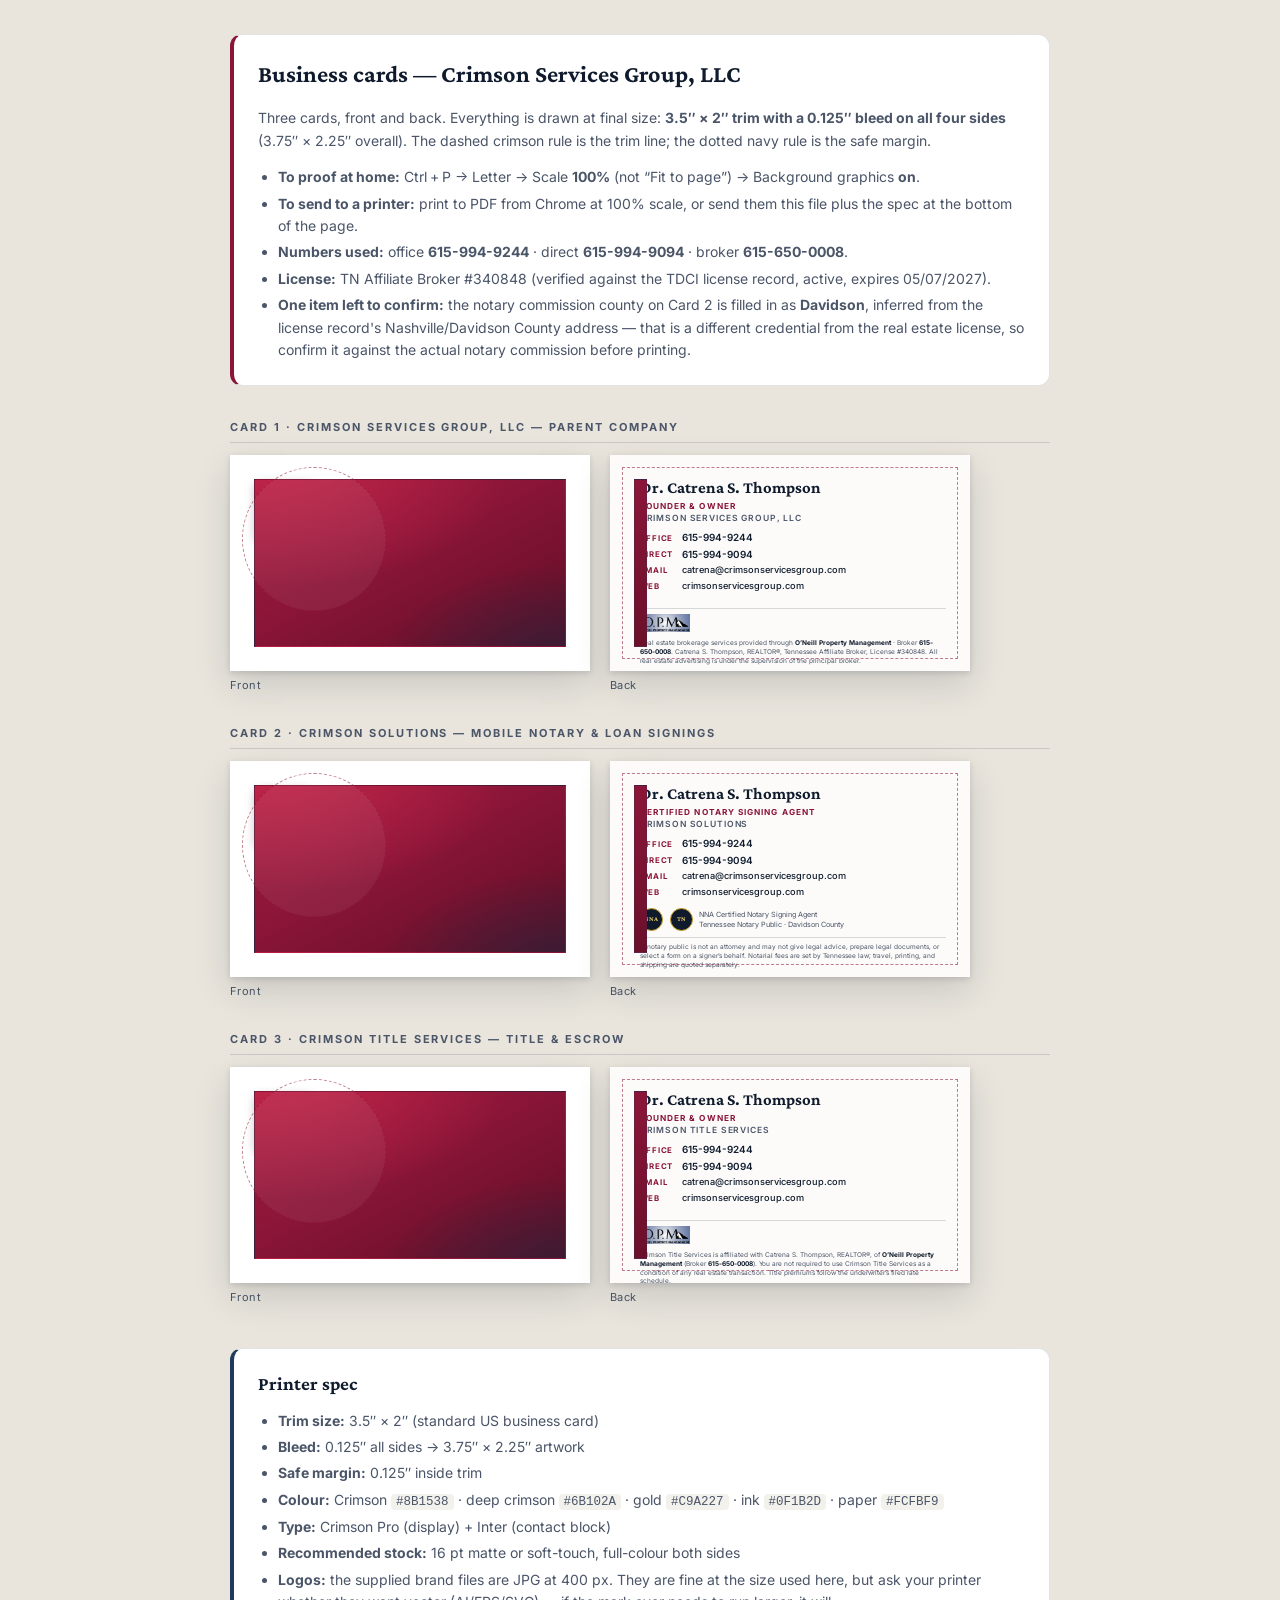
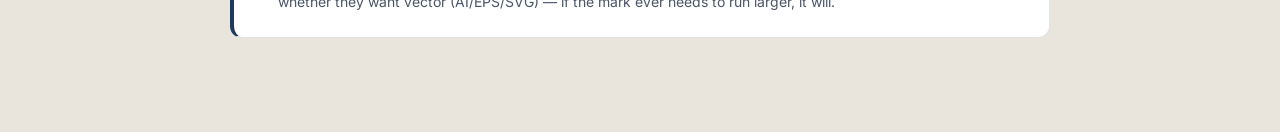
==== business-cards.html @ 6a6d64ff "Bring site into TN advertising compliance; crimson rebrand; headshot & business cards - Add a broker" ====
<!DOCTYPE html>
<html lang="en">
<head>
<meta charset="utf-8">
<meta name="viewport" content="width=device-width, initial-scale=1">
<title>Business Cards — Crimson Services Group, LLC</title>
<meta name="robots" content="noindex,nofollow">
<link rel="preconnect" href="https://fonts.googleapis.com">
<link rel="preconnect" href="https://fonts.gstatic.com" crossorigin>
<link href="https://fonts.googleapis.com/css2?family=Crimson+Pro:wght@400;500;600;700&family=Inter:wght@300;400;500;600;700&display=swap" rel="stylesheet">
<style>
/* ==========================================================================
   Business cards — print-ready artwork, 3.5in x 2in trim.
   Each .card is drawn at 3.75in x 2.25in: a 0.125in bleed on every edge.
   The dashed rule is the trim line; the inner dotted rule is the 0.125in
   safe margin. Nothing that matters crosses it.

   To print proofs at home: Ctrl+P, Letter, portrait, margins "None" or
   "Default", scale 100% (NOT "fit to page"), background graphics ON.
   To send to a printer: print to PDF from Chrome at 100% scale, or hand them
   this file plus the spec block at the bottom of the page.
   ========================================================================== */
:root{
  --crimson:#8B1538;
  --crimson-dk:#6B102A;
  --crimson-lt:#A91D3A;
  --navy:#1E3A5F;
  --ink:#0F1B2D;
  --gold:#C9A227;
  --gold-lt:#E4C766;
  --paper:#FCFBF9;
  --slate:#4A5568;
  --serif:"Crimson Pro","Iowan Old Style",Palatino,Georgia,serif;
  --sans:"Inter",-apple-system,BlinkMacSystemFont,"Segoe UI",Roboto,Arial,sans-serif;

  --bleed:.125in;
  --trim-w:3.5in;
  --trim-h:2in;
  --card-w:3.75in;   /* trim + bleed both sides */
  --card-h:2.25in;
  --safe:.25in;      /* bleed + 0.125in safe margin, measured from card edge */
}
*,*::before,*::after{box-sizing:border-box}
body{
  margin:0;background:#E9E5DD;color:var(--ink);
  font-family:var(--sans);-webkit-font-smoothing:antialiased;
  print-color-adjust:exact;-webkit-print-color-adjust:exact
}
.page{max-width:9in;margin:0 auto;padding:34px 22px 60px}
.screen-note{
  background:#fff;border:1px solid rgba(15,27,45,.12);border-left:4px solid var(--crimson);
  border-radius:12px;padding:20px 24px;margin-bottom:34px;font-size:14px;line-height:1.6;color:var(--slate)
}
.screen-note h1{font-family:var(--serif);font-size:24px;color:var(--ink);margin:0 0 10px}
.screen-note code{background:#F3F1EC;padding:1px 5px;border-radius:4px;font-size:12.5px}
.screen-note ul{margin:10px 0 0;padding-left:20px}
.screen-note li{margin-bottom:4px}

.set-label{
  font-size:11px;letter-spacing:.18em;text-transform:uppercase;font-weight:700;
  color:var(--slate);margin:34px 0 12px;padding-bottom:8px;border-bottom:1px solid rgba(15,27,45,.14)
}
.pair{display:flex;flex-wrap:wrap;gap:20px;align-items:flex-start}

/* ---------- card shell ---------- */
.card{
  position:relative;width:var(--card-w);height:var(--card-h);
  overflow:hidden;background:#fff;
  box-shadow:0 2px 6px rgba(11,18,32,.14),0 14px 34px rgba(11,18,32,.14);
  break-inside:avoid;page-break-inside:avoid
}
.card-inner{
  position:absolute;inset:var(--safe);z-index:3;
  display:flex;flex-direction:column
}
/* trim + safe guides — screen only, and only when guides are on */
.guides .card::after{
  content:"";position:absolute;z-index:9;pointer-events:none;
  inset:var(--bleed);border:1px dashed rgba(139,21,56,.55)
}
.guides .card::before{
  content:"";position:absolute;z-index:9;pointer-events:none;
  inset:var(--safe);border:1px dotted rgba(30,58,95,.4)
}
.cap{font-size:11px;color:var(--slate);margin-top:7px;letter-spacing:.04em}

/* ---------- FRONT: crimson field ---------- */
.front{color:#fff}
.front::before{
  content:"";position:absolute;inset:0;z-index:0;
  background:
    radial-gradient(120% 120% at 8% -10%,rgba(196,38,74,.9),transparent 62%),
    radial-gradient(90% 90% at 100% 110%,rgba(21,42,69,.55),transparent 66%),
    linear-gradient(152deg,#A11B3F 0%,#8B1538 44%,#5E0E24 100%);
}
.front::after{
  content:"";position:absolute;z-index:1;pointer-events:none;
  right:-.45in;top:-.45in;width:1.5in;height:1.5in;border-radius:50%;
  background:rgba(255,255,255,.06)
}
.front .card-inner{justify-content:space-between}
.f-top{display:flex;align-items:center;gap:.11in}
.f-logo{
  width:.62in;height:.62in;flex:none;border-radius:.07in;background:#fff;
  padding:.03in;object-fit:contain;box-shadow:0 .04in .1in rgba(0,0,0,.22)
}
.f-name{font-family:var(--serif);font-size:15.5pt;font-weight:700;line-height:1.02;letter-spacing:-.01em;color:#fff}
.f-parent{font-size:5.6pt;letter-spacing:.17em;text-transform:uppercase;color:var(--gold-lt);font-weight:700;margin-top:.035in}
.f-rule{height:2px;width:.55in;background:var(--gold);border-radius:2px;margin:.09in 0 .07in}
.f-tag{font-size:7.4pt;line-height:1.42;color:rgba(255,255,255,.86);max-width:2.5in}
.f-person{font-family:var(--serif);font-size:11.5pt;font-weight:700;color:#fff;line-height:1.1}
.f-title{font-size:6.4pt;letter-spacing:.13em;text-transform:uppercase;color:var(--gold-lt);font-weight:700;margin-top:.03in}

/* ---------- BACK: paper field ---------- */
.back{background:var(--paper);color:var(--ink)}
.back::before{
  content:"";position:absolute;left:0;top:0;bottom:0;width:.14in;z-index:1;
  background:linear-gradient(180deg,var(--crimson) 0%,var(--crimson-dk) 100%)
}
.back .card-inner{padding-left:.06in;justify-content:space-between}
.b-name{font-family:var(--serif);font-size:12.5pt;font-weight:700;line-height:1.08;color:var(--ink)}
.b-role{font-size:6.2pt;letter-spacing:.13em;text-transform:uppercase;color:var(--crimson);font-weight:700;margin-top:.035in}
.b-brand{font-size:6.4pt;letter-spacing:.1em;text-transform:uppercase;color:var(--slate);font-weight:600;margin-top:.02in}

.b-contact{display:grid;grid-template-columns:auto 1fr;gap:.035in .09in;font-size:7.4pt;line-height:1.34;margin-top:.09in}
.b-contact dt{color:var(--crimson);font-weight:700;font-size:5.9pt;letter-spacing:.09em;text-transform:uppercase;align-self:center;white-space:nowrap}
.b-contact dd{margin:0;color:var(--ink);font-weight:600;white-space:nowrap}
.b-contact dd.sm{font-weight:500;font-size:6.9pt}

.b-legal{
  border-top:1px solid rgba(15,27,45,.16);padding-top:.055in;margin-top:.06in;
  font-size:4.9pt;line-height:1.34;color:var(--slate)
}
.b-legal strong{color:var(--ink)}
.b-legal .lgl-row{display:flex;align-items:center;gap:.07in;flex-wrap:wrap}
.b-opm{height:.19in;width:auto;flex:none}
.b-marks{display:flex;align-items:center;gap:.07in;margin-top:.045in}
.b-seal{
  width:.24in;height:.24in;border-radius:50%;flex:none;display:grid;place-items:center;
  background:var(--ink);color:var(--gold-lt);border:.012in solid var(--gold);
  font-family:var(--serif);font-size:5pt;font-weight:700;line-height:1
}

@media print{
  body{background:#fff}
  .page{max-width:none;padding:0}
  .screen-note,.set-label,.cap,.spec{display:none !important}
  .guides .card::before,.guides .card::after{display:none !important}
  .pair{display:block}
  .card{box-shadow:none;margin:0 auto 0}
  @page{size:letter;margin:.25in}
}
</style>
</head>
<body class="guides">
<div class="page">

<div class="screen-note">
  <h1>Business cards — Crimson Services Group, LLC</h1>
  <p>Three cards, front and back. Everything is drawn at final size: <strong>3.5&Prime; &times; 2&Prime; trim with a 0.125&Prime; bleed on all four sides</strong> (3.75&Prime; &times; 2.25&Prime; overall). The dashed crimson rule is the trim line; the dotted navy rule is the safe margin.</p>
  <ul>
    <li><strong>To proof at home:</strong> Ctrl&#8239;+&#8239;P &rarr; Letter &rarr; Scale <strong>100%</strong> (not &ldquo;Fit to page&rdquo;) &rarr; Background graphics <strong>on</strong>.</li>
    <li><strong>To send to a printer:</strong> print to PDF from Chrome at 100% scale, or send them this file plus the spec at the bottom of the page.</li>
    <li><strong>Numbers used:</strong> office <strong>615-994-9244</strong> &middot; direct <strong>615-994-9094</strong> &middot; broker <strong>615-650-0008</strong>.</li>
    <li><strong>License:</strong> TN Affiliate Broker #340848 (verified against the TDCI license record, active, expires 05/07/2027).</li>
    <li><strong>One item left to confirm:</strong> the notary commission county on Card&nbsp;2 is filled in as <strong>Davidson</strong>, inferred from the license record's Nashville/Davidson County address &mdash; that is a different credential from the real estate license, so confirm it against the actual notary commission before printing.</li>
  </ul>
</div>

<!-- ================= CARD 1 — CRIMSON SERVICES GROUP ================= -->
<div class="set-label">Card 1 &middot; Crimson Services Group, LLC &mdash; parent company</div>
<div class="pair">

  <div>
    <div class="card front">
      <div class="card-inner">
        <div class="f-top">
          <img class="f-logo" src="assets/img/logos/crimson-services-group.jpg" alt="">
          <div>
            <div class="f-name">Crimson<br>Services Group</div>
            <div class="f-parent">Integrated Expertise &middot; Est. 2026</div>
          </div>
        </div>
        <div>
          <div class="f-rule"></div>
          <div class="f-tag">Mobile notary &amp; certified loan signings &middot; title and escrow &middot; loan-file compliance review. Serving Middle Tennessee.</div>
        </div>
      </div>
    </div>
    <div class="cap">Front</div>
  </div>

  <div>
    <div class="card back">
      <div class="card-inner">
        <div>
          <div class="b-name">Dr. Catrena S. Thompson</div>
          <div class="b-role">Founder &amp; Owner</div>
          <div class="b-brand">Crimson Services Group, LLC</div>
          <dl class="b-contact">
            <dt>Office</dt><dd>615-994-9244</dd>
            <dt>Direct</dt><dd>615-994-9094</dd>
            <dt>Email</dt><dd class="sm">catrena@crimsonservicesgroup.com</dd>
            <dt>Web</dt><dd class="sm">crimsonservicesgroup.com</dd>
          </dl>
        </div>
        <div class="b-legal">
          <div class="lgl-row">
            <img class="b-opm" src="assets/img/logos/oneill-property-management.jpg" alt="">
            <span>Real estate brokerage services provided through <strong>O&rsquo;Neill Property Management</strong> &middot; Broker <strong>615-650-0008</strong>. Catrena S. Thompson, REALTOR&reg;, Tennessee Affiliate Broker, License&nbsp;#340848. All real estate advertising is under the supervision of the principal broker.</span>
          </div>
        </div>
      </div>
    </div>
    <div class="cap">Back</div>
  </div>

</div>

<!-- ================= CARD 2 — CRIMSON SOLUTIONS ================= -->
<div class="set-label">Card 2 &middot; Crimson Solutions &mdash; mobile notary &amp; loan signings</div>
<div class="pair">

  <div>
    <div class="card front">
      <div class="card-inner">
        <div class="f-top">
          <img class="f-logo" src="assets/img/logos/crimson-solutions.jpg" alt="">
          <div>
            <div class="f-name">Crimson Solutions</div>
            <div class="f-parent">A Crimson Services Group Company</div>
          </div>
        </div>
        <div>
          <div class="f-rule"></div>
          <div class="f-tag">Mobile notary &amp; certified loan signings. We bring the closing table to you &mdash; seven Middle Tennessee counties, evenings and weekends included.</div>
        </div>
      </div>
    </div>
    <div class="cap">Front</div>
  </div>

  <div>
    <div class="card back">
      <div class="card-inner">
        <div>
          <div class="b-name">Dr. Catrena S. Thompson</div>
          <div class="b-role">Certified Notary Signing Agent</div>
          <div class="b-brand">Crimson Solutions</div>
          <dl class="b-contact">
            <dt>Office</dt><dd>615-994-9244</dd>
            <dt>Direct</dt><dd>615-994-9094</dd>
            <dt>Email</dt><dd class="sm">catrena@crimsonservicesgroup.com</dd>
            <dt>Web</dt><dd class="sm">crimsonservicesgroup.com</dd>
          </dl>
          <!-- The NNA's own embed code hotlinks their hosted badge:
               https://www.nationalnotary.org/Image%20Library/NNA/membership%20images/nsa_member_badge.png
               That is right for the website but wrong for print — it is a 100px raster and
               a print shop needs vector or 300dpi artwork. Ask the NNA for a print-resolution
               file, then swap this .b-seal for it. -->
          <div class="b-marks">
            <span class="b-seal">NNA</span>
            <span class="b-seal">TN</span>
            <span style="font-size:5.4pt;line-height:1.3;color:var(--slate)">NNA Certified Notary Signing Agent<br>Tennessee Notary Public &middot; Davidson County</span>
          </div>
        </div>
        <div class="b-legal">
          <span>A notary public is not an attorney and may not give legal advice, prepare legal documents, or select a form on a signer&rsquo;s behalf. Notarial fees are set by Tennessee law; travel, printing, and shipping are quoted separately.</span>
        </div>
      </div>
    </div>
    <div class="cap">Back</div>
  </div>

</div>

<!-- ================= CARD 3 — CRIMSON TITLE SERVICES ================= -->
<div class="set-label">Card 3 &middot; Crimson Title Services &mdash; title &amp; escrow</div>
<div class="pair">

  <div>
    <div class="card front">
      <div class="card-inner">
        <div class="f-top">
          <img class="f-logo" src="assets/img/logos/crimson-title-services.jpg" alt="">
          <div>
            <div class="f-name">Crimson<br>Title Services</div>
            <div class="f-parent">A Crimson Services Group Company</div>
          </div>
        </div>
        <div>
          <div class="f-rule"></div>
          <div class="f-tag">Title insurance, escrow, and closing coordination for residential and commercial property transfers throughout Middle Tennessee.</div>
        </div>
      </div>
    </div>
    <div class="cap">Front</div>
  </div>

  <div>
    <div class="card back">
      <div class="card-inner">
        <div>
          <div class="b-name">Dr. Catrena S. Thompson</div>
          <div class="b-role">Founder &amp; Owner</div>
          <div class="b-brand">Crimson Title Services</div>
          <dl class="b-contact">
            <dt>Office</dt><dd>615-994-9244</dd>
            <dt>Direct</dt><dd>615-994-9094</dd>
            <dt>Email</dt><dd class="sm">catrena@crimsonservicesgroup.com</dd>
            <dt>Web</dt><dd class="sm">crimsonservicesgroup.com</dd>
          </dl>
        </div>
        <div class="b-legal">
          <div class="lgl-row">
            <img class="b-opm" src="assets/img/logos/oneill-property-management.jpg" alt="">
            <span>Crimson Title Services is affiliated with Catrena S. Thompson, REALTOR&reg;, of <strong>O&rsquo;Neill Property Management</strong> (Broker <strong>615-650-0008</strong>). You are not required to use Crimson Title Services as a condition of any real estate transaction. Title premiums follow the underwriter&rsquo;s filed rate schedule.</span>
          </div>
        </div>
      </div>
    </div>
    <div class="cap">Back</div>
  </div>

</div>

<!-- ================= PRINT SPEC ================= -->
<div class="spec screen-note" style="margin-top:44px;border-left-color:var(--navy)">
  <h1 style="font-size:19px">Printer spec</h1>
  <ul>
    <li><strong>Trim size:</strong> 3.5&Prime; &times; 2&Prime; (standard US business card)</li>
    <li><strong>Bleed:</strong> 0.125&Prime; all sides &rarr; 3.75&Prime; &times; 2.25&Prime; artwork</li>
    <li><strong>Safe margin:</strong> 0.125&Prime; inside trim</li>
    <li><strong>Colour:</strong> Crimson <code>#8B1538</code> &middot; deep crimson <code>#6B102A</code> &middot; gold <code>#C9A227</code> &middot; ink <code>#0F1B2D</code> &middot; paper <code>#FCFBF9</code></li>
    <li><strong>Type:</strong> Crimson Pro (display) + Inter (contact block)</li>
    <li><strong>Recommended stock:</strong> 16&nbsp;pt matte or soft-touch, full-colour both sides</li>
    <li><strong>Logos:</strong> the supplied brand files are JPG at 400&nbsp;px. They are fine at the size used here, but ask your printer whether they want vector (AI/EPS/SVG) &mdash; if the mark ever needs to run larger, it will.</li>
  </ul>
</div>

</div>
</body>
</html>
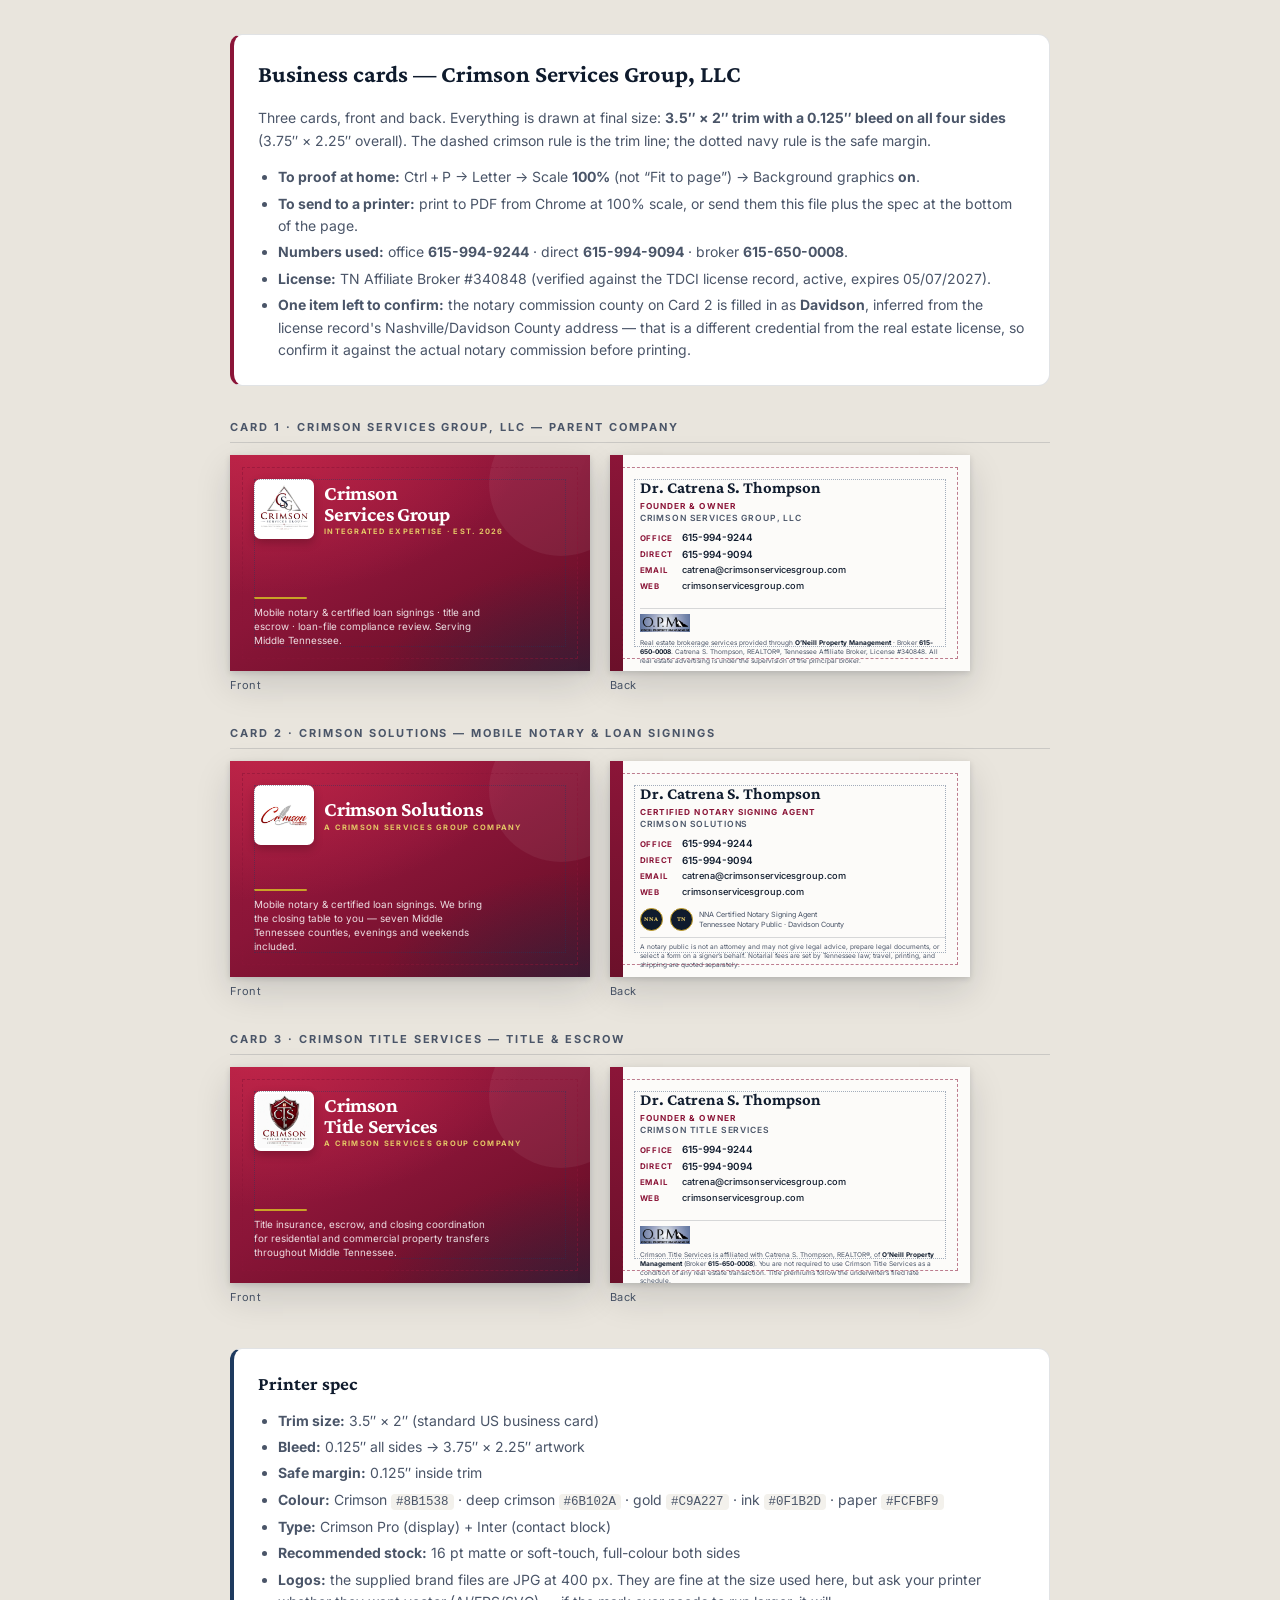
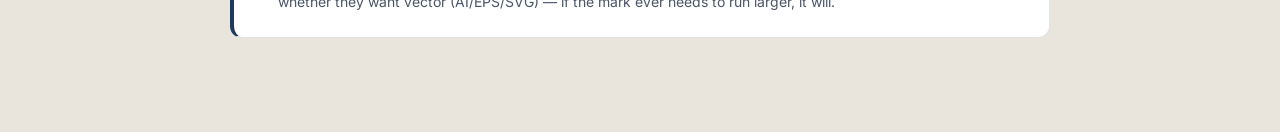
==== commit e2081e31: "Complete mobile optimization and company branding" ====
--- a/business-cards.html
+++ b/business-cards.html
@@ -73,14 +73,14 @@
   position:absolute;inset:var(--safe);z-index:3;
   display:flex;flex-direction:column
 }
-/* trim + safe guides — screen only, and only when guides are on */
-.guides .card::after{
-  content:"";position:absolute;z-index:9;pointer-events:none;
-  inset:var(--bleed);border:1px dashed rgba(139,21,56,.55)
-}
-.guides .card::before{
-  content:"";position:absolute;z-index:9;pointer-events:none;
-  inset:var(--safe);border:1px dotted rgba(30,58,95,.4)
+/* trim + safe guides — a separate layer so artwork pseudos stay printable */
+.guide-lines{display:none}
+.guides .guide-lines{display:block;position:absolute;inset:0;z-index:9;pointer-events:none}
+.guides .guide-lines::before{
+  content:"";position:absolute;inset:var(--bleed);border:1px dashed rgba(139,21,56,.55)
+}
+.guides .guide-lines::after{
+  content:"";position:absolute;inset:var(--safe);border:1px dotted rgba(30,58,95,.4)
 }
 .cap{font-size:11px;color:var(--slate);margin-top:7px;letter-spacing:.04em}
 
@@ -141,11 +141,20 @@
   font-family:var(--serif);font-size:5pt;font-weight:700;line-height:1
 }
 
+/* Keep the exact print dimensions while scaling screen previews on narrow phones. */
+@media screen and (max-width:403px){
+  .page{padding:24px 12px 48px}
+  .screen-note{padding:18px 16px;margin-bottom:26px}
+}
+@media screen and (max-width:383px){.card{zoom:.9}}
+@media screen and (max-width:347px){.card{zoom:.8}}
+@media screen and (max-width:311px){.card{zoom:.7}}
+
 @media print{
   body{background:#fff}
   .page{max-width:none;padding:0}
   .screen-note,.set-label,.cap,.spec{display:none !important}
-  .guides .card::before,.guides .card::after{display:none !important}
+  .guide-lines{display:none !important}
   .pair{display:block}
   .card{box-shadow:none;margin:0 auto 0}
   @page{size:letter;margin:.25in}
@@ -173,6 +182,7 @@
 
   <div>
     <div class="card front">
+      <span class="guide-lines" aria-hidden="true"></span>
       <div class="card-inner">
         <div class="f-top">
           <img class="f-logo" src="assets/img/logos/crimson-services-group.jpg" alt="">
@@ -192,6 +202,7 @@
 
   <div>
     <div class="card back">
+      <span class="guide-lines" aria-hidden="true"></span>
       <div class="card-inner">
         <div>
           <div class="b-name">Dr. Catrena S. Thompson</div>
@@ -223,6 +234,7 @@
 
   <div>
     <div class="card front">
+      <span class="guide-lines" aria-hidden="true"></span>
       <div class="card-inner">
         <div class="f-top">
           <img class="f-logo" src="assets/img/logos/crimson-solutions.jpg" alt="">
@@ -242,6 +254,7 @@
 
   <div>
     <div class="card back">
+      <span class="guide-lines" aria-hidden="true"></span>
       <div class="card-inner">
         <div>
           <div class="b-name">Dr. Catrena S. Thompson</div>
@@ -280,6 +293,7 @@
 
   <div>
     <div class="card front">
+      <span class="guide-lines" aria-hidden="true"></span>
       <div class="card-inner">
         <div class="f-top">
           <img class="f-logo" src="assets/img/logos/crimson-title-services.jpg" alt="">
@@ -299,6 +313,7 @@
 
   <div>
     <div class="card back">
+      <span class="guide-lines" aria-hidden="true"></span>
       <div class="card-inner">
         <div>
           <div class="b-name">Dr. Catrena S. Thompson</div>
